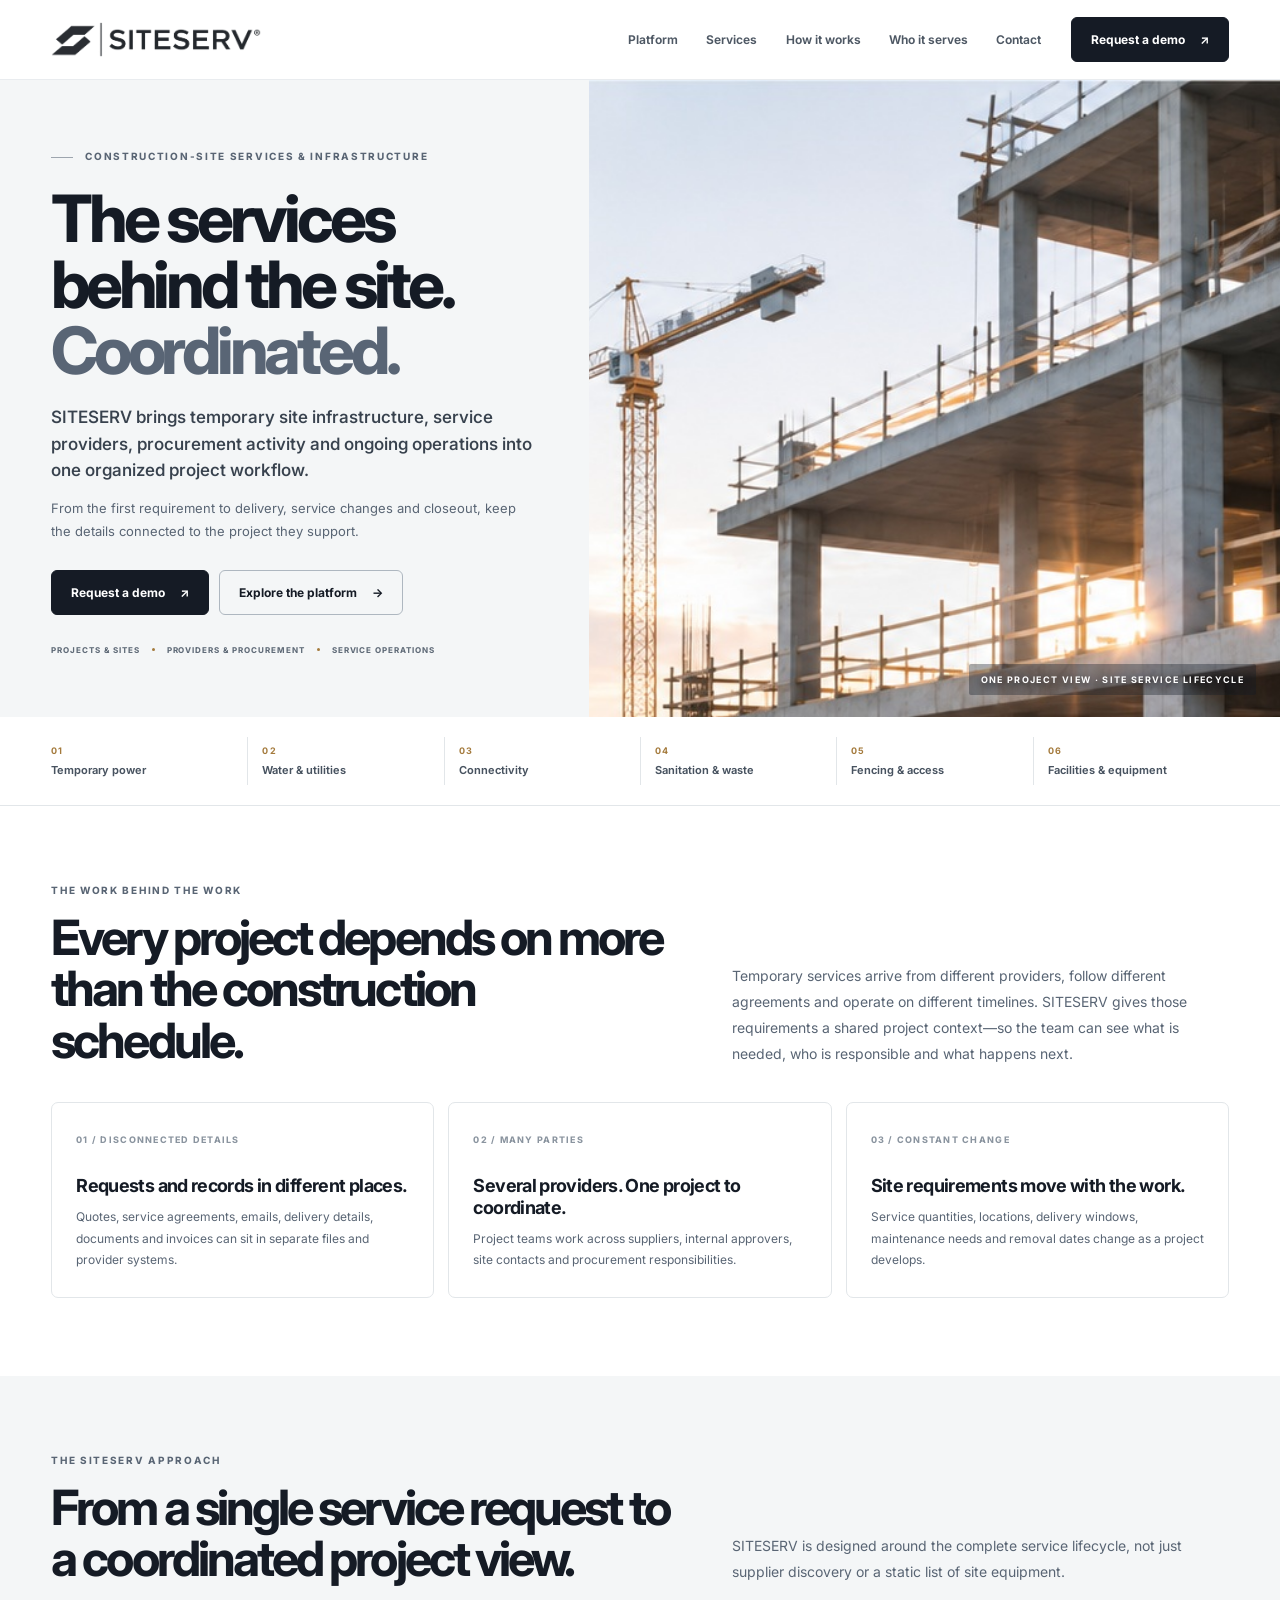
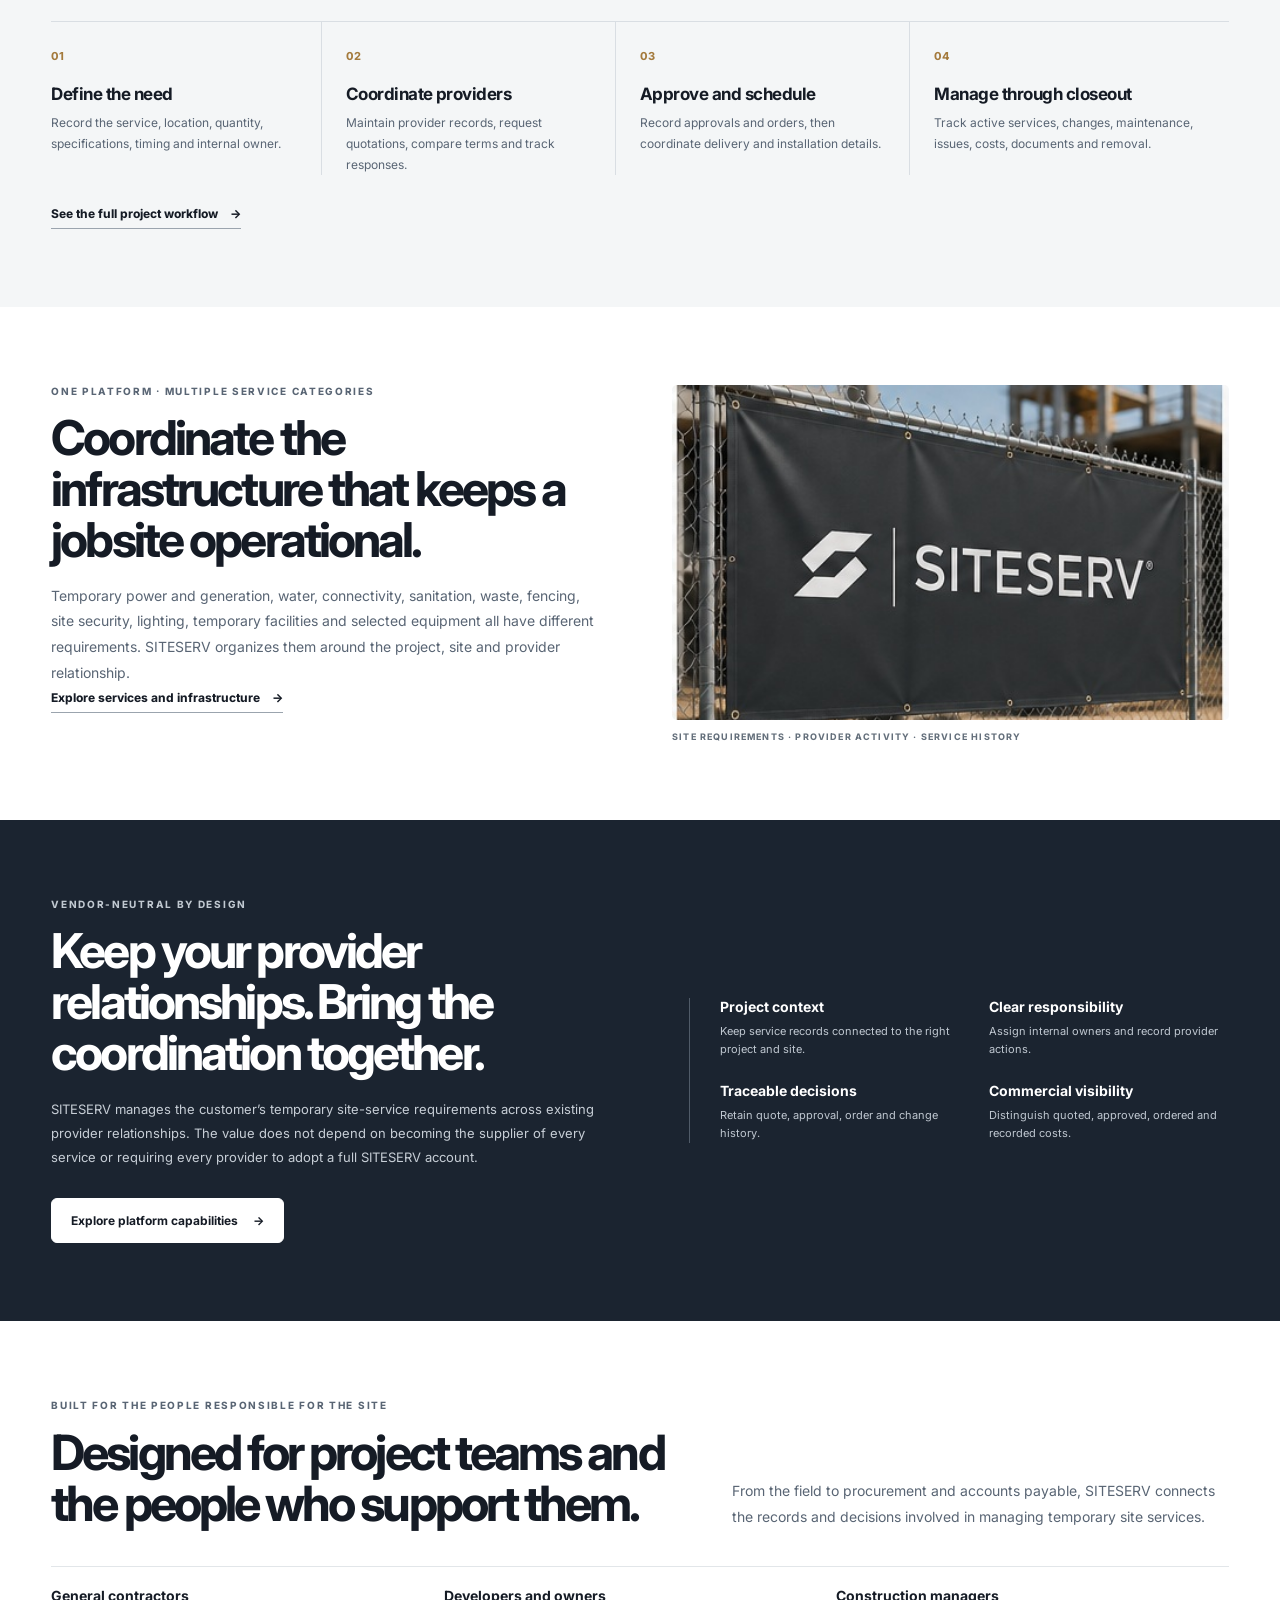
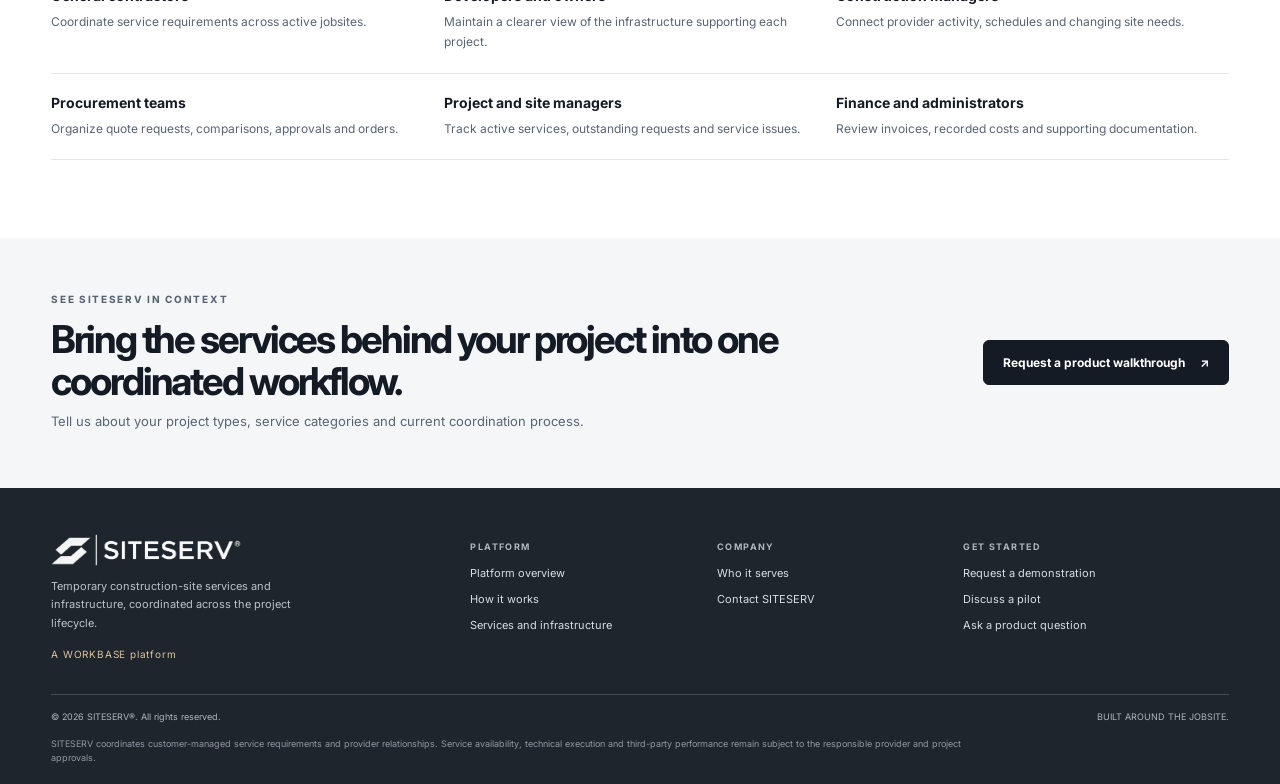
==== index.html @ b241f495 "Initial SITESERV website upload" ====
<!doctype html>
<html lang="en"><head>
<meta charset="utf-8"><meta name="viewport" content="width=device-width, initial-scale=1">
<meta name="description" content="Coordinate temporary construction-site services, providers, procurement, schedules, ongoing operations and project-level cost visibility with SITESERV."><meta name="theme-color" content="#ffffff">
<meta property="og:title" content="SITESERV | Construction-Site Services Coordination"><meta property="og:description" content="Coordinate temporary construction-site services, providers, procurement, schedules, ongoing operations and project-level cost visibility with SITESERV."><meta property="og:type" content="website">
<title>SITESERV | Construction-Site Services Coordination</title><link rel="icon" href="assets/siteserv-favicon.png">
<link rel="preconnect" href="https://fonts.googleapis.com"><link rel="preconnect" href="https://fonts.gstatic.com" crossorigin>
<link href="https://fonts.googleapis.com/css2?family=Inter:wght@400;500;600;650;700;750;800&display=swap" rel="stylesheet">
<link rel="stylesheet" href="styles.css"></head><body><a class="skip" href="#main">Skip to content</a>
<header><div class="nav wrap-nav">
  <a class="logo" href="index.html" aria-label="SITESERV home"><img src="assets/siteserv-logo.png" alt="SITESERV"></a>
  <button class="menu" type="button" aria-label="Open navigation" aria-expanded="false" aria-controls="primary-nav">☰</button>
  <nav class="navlinks" id="primary-nav" aria-label="Main navigation"><a href="platform.html" class="">Platform</a><a href="services.html" class="">Services</a><a href="approach.html" class="">How it works</a><a href="about.html" class="">Who it serves</a><a href="contact.html" class="">Contact</a></nav>
  <a class="navcta" href="contact.html#demo-form">Request a demo <span aria-hidden="true">↗</span></a>
</div></header><main id="main">
<section class="hero">
  <div class="hero-copy">
    <div class="eyebrow">CONSTRUCTION-SITE SERVICES & INFRASTRUCTURE</div>
    <h1>The services behind the site. <em>Coordinated.</em></h1>
    <p class="lead">SITESERV brings temporary site infrastructure, service providers, procurement activity and ongoing operations into one organized project workflow.</p>
    <p class="sublead">From the first requirement to delivery, service changes and closeout, keep the details connected to the project they support.</p>
    <div class="actions"><a class="btn" href="contact.html#demo-form">Request a demo <span>↗</span></a><a class="btn secondary" href="platform.html">Explore the platform <span>→</span></a></div>
    <div class="hero-proof"><span>PROJECTS & SITES</span><i></i><span>PROVIDERS & PROCUREMENT</span><i></i><span>SERVICE OPERATIONS</span></div>
  </div>
  <div class="hero-image"><img src="assets/construction-site-hero.jpg" alt="Commercial construction site with crane and concrete structure"><div class="image-tag">ONE PROJECT VIEW · SITE SERVICE LIFECYCLE</div></div>
</section>
<section class="service-ribbon"><div class="wrap ribbon-grid">
  <div><b>01</b><span>Temporary power</span></div><div><b>02</b><span>Water & utilities</span></div><div><b>03</b><span>Connectivity</span></div><div><b>04</b><span>Sanitation & waste</span></div><div><b>05</b><span>Fencing & access</span></div><div><b>06</b><span>Facilities & equipment</span></div>
</div></section>
<section class="section wrap">
  <div class="section-head"><div><div class="label">THE WORK BEHIND THE WORK</div><h2>Every project depends on more than the construction schedule.</h2></div><p>Temporary services arrive from different providers, follow different agreements and operate on different timelines. SITESERV gives those requirements a shared project context—so the team can see what is needed, who is responsible and what happens next.</p></div>
  <div class="story-grid">
    <article class="story-card"><span class="num">01 / DISCONNECTED DETAILS</span><h3>Requests and records in different places.</h3><p>Quotes, service agreements, emails, delivery details, documents and invoices can sit in separate files and provider systems.</p></article>
    <article class="story-card"><span class="num">02 / MANY PARTIES</span><h3>Several providers. One project to coordinate.</h3><p>Project teams work across suppliers, internal approvers, site contacts and procurement responsibilities.</p></article>
    <article class="story-card"><span class="num">03 / CONSTANT CHANGE</span><h3>Site requirements move with the work.</h3><p>Service quantities, locations, delivery windows, maintenance needs and removal dates change as a project develops.</p></article>
  </div>
</section>
<section class="section cloud">
  <div class="wrap">
    <div class="section-head"><div><div class="label">THE SITESERV APPROACH</div><h2>From a single service request to a coordinated project view.</h2></div><p>SITESERV is designed around the complete service lifecycle, not just supplier discovery or a static list of site equipment.</p></div>
    <div class="flow-grid">
      <article><span>01</span><h3>Define the need</h3><p>Record the service, location, quantity, specifications, timing and internal owner.</p></article>
      <article><span>02</span><h3>Coordinate providers</h3><p>Maintain provider records, request quotations, compare terms and track responses.</p></article>
      <article><span>03</span><h3>Approve and schedule</h3><p>Record approvals and orders, then coordinate delivery and installation details.</p></article>
      <article><span>04</span><h3>Manage through closeout</h3><p>Track active services, changes, maintenance, issues, costs, documents and removal.</p></article>
    </div>
    <div class="section-link"><a class="textlink" href="approach.html">See the full project workflow <span>→</span></a></div>
  </div>
</section>
<section class="section wrap">
  <div class="split align-start">
    <div><div class="label">ONE PLATFORM · MULTIPLE SERVICE CATEGORIES</div><h2>Coordinate the infrastructure that keeps a jobsite operational.</h2><p class="bodycopy">Temporary power and generation, water, connectivity, sanitation, waste, fencing, site security, lighting, temporary facilities and selected equipment all have different requirements. SITESERV organizes them around the project, site and provider relationship.</p><a class="textlink" href="services.html">Explore services and infrastructure <span>→</span></a></div>
    <div class="image-frame"><img src="assets/siteserv-site-banner.jpg" alt="SITESERV jobsite banner displayed on a construction-site fence"><div class="frame-caption">SITE REQUIREMENTS · PROVIDER ACTIVITY · SERVICE HISTORY</div></div>
  </div>
</section>
<section class="section dark-section">
  <div class="wrap dark-split"><div><div class="label light">VENDOR-NEUTRAL BY DESIGN</div><h2>Keep your provider relationships. Bring the coordination together.</h2><p>SITESERV manages the customer’s temporary site-service requirements across existing provider relationships. The value does not depend on becoming the supplier of every service or requiring every provider to adopt a full SITESERV account.</p><a class="btn light-btn" href="platform.html">Explore platform capabilities <span>→</span></a></div><div class="dark-points"><div><b>Project context</b><span>Keep service records connected to the right project and site.</span></div><div><b>Clear responsibility</b><span>Assign internal owners and record provider actions.</span></div><div><b>Traceable decisions</b><span>Retain quote, approval, order and change history.</span></div><div><b>Commercial visibility</b><span>Distinguish quoted, approved, ordered and recorded costs.</span></div></div></div>
</section>
<section class="section wrap">
  <div class="section-head"><div><div class="label">BUILT FOR THE PEOPLE RESPONSIBLE FOR THE SITE</div><h2>Designed for project teams and the people who support them.</h2></div><p>From the field to procurement and accounts payable, SITESERV connects the records and decisions involved in managing temporary site services.</p></div>
  <div class="audience-grid"><div><b>General contractors</b><span>Coordinate service requirements across active jobsites.</span></div><div><b>Developers and owners</b><span>Maintain a clearer view of the infrastructure supporting each project.</span></div><div><b>Construction managers</b><span>Connect provider activity, schedules and changing site needs.</span></div><div><b>Procurement teams</b><span>Organize quote requests, comparisons, approvals and orders.</span></div><div><b>Project and site managers</b><span>Track active services, outstanding requests and service issues.</span></div><div><b>Finance and administrators</b><span>Review invoices, recorded costs and supporting documentation.</span></div></div>
</section>
<section class="section cloud tight-section"><div class="wrap banner-cta"><div><div class="label">SEE SITESERV IN CONTEXT</div><h2>Bring the services behind your project into one coordinated workflow.</h2><p>Tell us about your project types, service categories and current coordination process.</p></div><a class="btn" href="contact.html#demo-form">Request a product walkthrough <span>↗</span></a></div></section>
</main><footer class="footer"><div class="wrap">
  <div class="footgrid">
    <div class="footbrand"><img src="assets/siteserv-logo.png" alt="SITESERV"><p>Temporary construction-site services and infrastructure, coordinated across the project lifecycle.</p><div class="endorsement">A WORKBASE platform</div></div>
    <div class="footcol"><b>PLATFORM</b><a href="platform.html">Platform overview</a><a href="approach.html">How it works</a><a href="services.html">Services and infrastructure</a></div>
    <div class="footcol"><b>COMPANY</b><a href="about.html">Who it serves</a><a href="contact.html">Contact SITESERV</a></div>
    <div class="footcol"><b>GET STARTED</b><a href="contact.html#demo-form">Request a demonstration</a><a href="contact.html#demo-form">Discuss a pilot</a><a href="contact.html#demo-form">Ask a product question</a></div>
  </div>
  <div class="foot-bottom"><span>© <span data-year></span> SITESERV®. All rights reserved.</span><span>BUILT AROUND THE JOBSITE.</span></div>
  <p class="footnote">SITESERV coordinates customer-managed service requirements and provider relationships. Service availability, technical execution and third-party performance remain subject to the responsible provider and project approvals.</p>
</div></footer><script src="script.js"></script></body></html>
---- styles.css ----
:root{--ink:#151b25;--navy:#172130;--slate:#596574;--muted:#8a949f;--cloud:#f4f6f7;--line:#e2e6e9;--white:#fff;--accent:#a47a3c;--max:1280px;--g:clamp(22px,4vw,58px)}
*{box-sizing:border-box}html{scroll-behavior:smooth;scroll-padding-top:90px}body{margin:0;color:var(--ink);font-family:Inter,Arial,sans-serif;-webkit-font-smoothing:antialiased;text-rendering:optimizeLegibility}a{color:inherit;text-decoration:none}img{display:block;max-width:100%}button,input,select,textarea{font:inherit}.skip{position:absolute;left:-999px}.skip:focus{left:12px;top:12px;z-index:999;background:#fff;padding:12px;border:1px solid var(--line)}
header{height:80px;position:sticky;top:0;z-index:50;background:rgba(255,255,255,.96);backdrop-filter:blur(16px);border-bottom:1px solid #e9ecef}.wrap{max-width:var(--max);margin:auto;padding-left:var(--g);padding-right:var(--g)}.wrap-nav{max-width:1480px}.nav{height:100%;padding:0 var(--g);display:flex;align-items:center;gap:30px}.logo{width:210px;flex-shrink:0}.logo img{width:100%;height:auto}.navlinks{margin-left:auto;display:flex;align-items:center;gap:clamp(16px,2.2vw,32px)}.navlinks a,.navcta{font-size:12px;font-weight:650;color:#4e5864;white-space:nowrap}.navlinks a:hover,.navlinks a.active{color:#111820}.navlinks a.active:after{content:"";display:block;height:2px;background:var(--accent);margin-top:8px}.navcta,.btn{display:inline-flex;align-items:center;justify-content:center;gap:15px;padding:14px 19px;border:1px solid var(--ink);border-radius:6px;background:var(--ink);color:#fff;font-size:12px;font-weight:700;transition:transform .2s,background .2s,border-color .2s}.navcta:hover,.btn:hover{transform:translateY(-2px);background:#333d49;border-color:#333d49}.btn.secondary{background:transparent;color:var(--ink);border-color:#aeb7c0}.btn.secondary:hover{background:#fff}.menu{display:none;background:none;border:0;font-size:23px;color:var(--ink)}
.eyebrow,.label{font-size:10px;font-weight:750;letter-spacing:.17em;color:var(--slate);text-transform:uppercase}.eyebrow:before{content:"";display:inline-block;width:22px;height:1px;background:#9da5ae;vertical-align:middle;margin-right:12px}.hero{display:grid;grid-template-columns:.92fr 1.08fr;min-height:540px;background:var(--cloud);overflow:hidden}.hero-copy{padding:70px 4vw 62px max(var(--g),calc((100vw - var(--max))/2 + var(--g)));display:flex;flex-direction:column;justify-content:center;align-items:flex-start}.hero h1{font-size:clamp(43px,5.1vw,68px);line-height:1.01;letter-spacing:-.065em;font-weight:750;margin:24px 0 20px;max-width:670px}.hero h1 em,.page-hero h1 em,h2 em{font-style:normal;color:#596575}.lead{font-size:17px;line-height:1.58;font-weight:550;max-width:560px;margin:0;color:#38424e}.sublead{font-size:13px;line-height:1.75;color:var(--slate);max-width:530px;margin:13px 0 0}.actions{display:flex;gap:10px;flex-wrap:wrap;margin-top:27px}.hero-image{position:relative;min-height:540px}.hero-image img{position:absolute;width:100%;height:100%;object-fit:cover}.image-tag{position:absolute;right:24px;bottom:22px;color:#fff;font-size:9px;font-weight:700;letter-spacing:.15em;text-shadow:0 2px 8px #121820;background:rgba(18,27,38,.35);padding:10px 12px;border-radius:2px}.hero-proof{display:flex;gap:12px;align-items:center;flex-wrap:wrap;margin-top:30px;color:#606b78;font-size:8px;font-weight:750;letter-spacing:.12em}.hero-proof i{display:block;width:3px;height:3px;border-radius:50%;background:var(--accent)}
.service-ribbon{border-bottom:1px solid var(--line);background:#fff}.ribbon-grid{display:grid;grid-template-columns:repeat(6,1fr);padding-top:20px;padding-bottom:20px}.ribbon-grid div{padding:8px 14px;border-left:1px solid var(--line);display:flex;flex-direction:column;gap:7px}.ribbon-grid div:first-child{border:0;padding-left:0}.ribbon-grid b{font-size:9px;color:var(--accent);letter-spacing:.12em}.ribbon-grid span{font-size:11px;font-weight:650;color:#485360}
.section{padding-top:78px;padding-bottom:78px}.section.cloud{background:var(--cloud)}.tight-section{padding-top:55px;padding-bottom:55px}.section-head{display:grid;grid-template-columns:1fr .8fr;gap:60px;align-items:end;margin-bottom:36px}.section h2,.section-head h2{font-size:clamp(32px,3.8vw,49px);line-height:1.06;letter-spacing:-.06em;margin:16px 0 0;font-weight:720}.section-head>p,.bodycopy{font-size:14px;line-height:1.85;color:var(--slate);margin:0;max-width:550px}.story-grid{display:grid;grid-template-columns:repeat(3,1fr);gap:14px}.story-card,.card{border:1px solid var(--line);border-radius:7px;padding:24px 24px 26px;background:#fff;min-height:190px}.num{font-size:9px;font-weight:750;color:var(--muted);letter-spacing:.14em}.story-card h3,.card h3{font-size:18px;line-height:1.2;letter-spacing:-.035em;margin:28px 0 9px}.story-card p,.card p{font-size:12px;line-height:1.8;color:var(--slate);margin:0}.flow-grid{display:grid;grid-template-columns:repeat(4,1fr);border-top:1px solid #d9dee3}.flow-grid article{padding:22px 24px 0 0;border-right:1px solid #d9dee3;margin-right:24px}.flow-grid article:last-child{border:0;margin:0}.flow-grid span{font-size:11px;color:var(--accent);font-weight:750}.flow-grid h3{font-size:17px;margin:20px 0 8px;letter-spacing:-.03em}.flow-grid p{font-size:12px;line-height:1.75;color:var(--slate);margin:0}.section-link{margin-top:27px}.textlink{display:inline-flex;align-items:center;gap:12px;font-size:12px;font-weight:750;border-bottom:1px solid #9ba4ae;padding-bottom:7px}.textlink:hover{color:var(--accent);border-color:var(--accent)}.split{display:grid;grid-template-columns:1fr 1fr;gap:64px;align-items:center}.split.align-start{align-items:start}.split h2{font-size:clamp(32px,3.8vw,48px);line-height:1.06;letter-spacing:-.06em;margin:16px 0 17px}.split p{font-size:14px;line-height:1.85;color:var(--slate)}.image-frame{position:relative}.image-frame img{width:100%;height:335px;object-fit:cover;border-radius:5px}.frame-caption{font-size:9px;letter-spacing:.13em;font-weight:750;color:#65707c;margin-top:11px}.dark-section{background:#1b2430;color:#fff;padding:78px 0}.dark-split{display:grid;grid-template-columns:1fr .95fr;gap:70px;align-items:center}.dark-section h2{font-size:clamp(32px,4vw,48px);line-height:1.06;letter-spacing:-.06em;margin:16px 0 18px}.dark-section p{font-size:13px;line-height:1.85;color:#c7ced6;max-width:580px}.light{color:#c1c9d1}.light-btn{background:#fff;color:var(--ink);border-color:#fff;margin-top:16px}.light-btn:hover{background:#edf0f3;border-color:#edf0f3}.dark-points{border-left:1px solid #505b68;padding-left:30px;display:grid;grid-template-columns:1fr 1fr;gap:24px 28px}.dark-points div{display:flex;flex-direction:column;gap:7px}.dark-points b{font-size:14px}.dark-points span{font-size:11px;line-height:1.65;color:#c0c8d1}.audience-grid,.role-grid,.oversight-grid{display:grid;grid-template-columns:repeat(3,1fr);border-top:1px solid var(--line)}.audience-grid div,.role-grid div,.oversight-grid div{padding:20px 22px 20px 0;border-bottom:1px solid var(--line);display:flex;flex-direction:column;gap:8px}.audience-grid b,.role-grid b,.oversight-grid b{font-size:14px}.audience-grid span,.role-grid span,.oversight-grid span{font-size:12px;line-height:1.7;color:var(--slate)}.banner-cta{display:flex;align-items:center;justify-content:space-between;gap:36px}.banner-cta h2{font-size:clamp(27px,3vw,39px);line-height:1.1;letter-spacing:-.055em;margin:13px 0 8px;max-width:740px}.banner-cta p{font-size:13px;line-height:1.7;color:var(--slate);margin:0}.banner-cta .btn{flex-shrink:0}
.page-hero{display:grid;grid-template-columns:1fr .9fr;min-height:410px;background:var(--cloud)}.page-hero .copy{padding:62px var(--g) 58px max(var(--g),calc((100vw - var(--max))/2 + var(--g)));display:flex;flex-direction:column;justify-content:center;align-items:flex-start}.page-hero h1{font-size:clamp(40px,4.7vw,61px);line-height:1.03;letter-spacing:-.065em;margin:20px 0 17px;max-width:650px;font-weight:740}.page-hero p{font-size:14px;line-height:1.8;color:var(--slate);max-width:520px;margin:0}.page-hero .photo{min-height:410px}.page-hero .photo img{width:100%;height:100%;object-fit:cover}.quote-row{display:grid;grid-template-columns:1fr 1fr;gap:50px;padding:42px 0;border-bottom:1px solid var(--line);align-items:center}.quote-row h2{font-size:27px;line-height:1.25;letter-spacing:-.04em;margin:0;border-left:3px solid var(--accent);padding-left:24px}.quote-row p{font-size:14px;line-height:1.8;color:var(--slate);margin:0}
.workspace{border:1px solid #cfd6dd;border-radius:9px;overflow:hidden;background:#fff;box-shadow:0 18px 40px rgba(24,34,46,.08)}.workspace-top{background:#1b2430;color:#fff;display:flex;justify-content:space-between;align-items:center;padding:15px 20px}.workspace-brand{display:flex;align-items:center;gap:9px}.workspace-brand b{font-size:13px;letter-spacing:.07em}.workspace-brand small{font-size:8px;color:#b9c2cc;margin-left:12px;letter-spacing:.12em}.mini-mark{width:23px;height:23px;border:1px solid #647080;display:grid;place-items:center;font-weight:800;font-size:12px}.workspace-project{font-size:9px;letter-spacing:.12em;color:#c2cad3}.workspace-body{display:grid;grid-template-columns:200px 1fr;min-height:280px}.workspace-side{background:#f0f2f4;padding:20px;display:flex;flex-direction:column;gap:14px}.workspace-side b{font-size:9px;color:#7c8793;letter-spacing:.14em;margin-bottom:4px}.workspace-side span{font-size:11px;color:#53606d}.workspace-side .selected{background:#e0e5e9;padding:9px;border-radius:4px;color:#172130;font-weight:700}.workspace-main{padding:22px 26px}.workspace-heading{display:flex;justify-content:space-between;align-items:center}.workspace-heading small{font-size:9px;color:#8b95a1;letter-spacing:.12em}.workspace-heading h3{font-size:20px;margin:6px 0 2px}.workspace-heading p{font-size:11px;color:var(--slate);margin:0}.status-pill,.state{display:inline-block;font-size:9px;color:#53606d;background:#edf1f3;border-radius:20px;padding:5px 9px}.workspace-stats{display:grid;grid-template-columns:repeat(3,1fr);gap:10px;margin:20px 0}.workspace-stats div{border:1px solid var(--line);padding:12px;border-radius:5px;display:flex;flex-direction:column;gap:6px}.workspace-stats small{font-size:9px;color:var(--muted)}.workspace-stats b{font-size:12px}.workspace-table{border:1px solid var(--line);border-radius:5px;overflow:hidden}.workspace-table>div{display:grid;grid-template-columns:1.1fr .7fr 1fr;gap:12px;padding:11px 13px;border-top:1px solid var(--line);font-size:10px;align-items:center}.workspace-table>div:first-child{border:0}.workspace-table .table-head{background:#f7f8f9;font-size:8px;font-weight:750;letter-spacing:.11em;color:#87919c}.workspace-table b{font-size:10px}.active-state{background:#e9f2eb;color:#45634d}.review-state{background:#f6f0e4;color:#8a6632}.micro-note{font-size:10px;line-height:1.6;color:var(--muted);margin:11px 0 0}
.capability-list{border-top:1px solid #dce1e5}.capability{display:grid;grid-template-columns:58px 1fr;gap:20px;padding:24px 0;border-bottom:1px solid #dce1e5}.cap-num{font-size:12px;letter-spacing:.1em;font-weight:750;color:var(--accent)}.capability h3{font-size:20px;letter-spacing:-.035em;margin:0 0 8px}.capability p{font-size:13px;line-height:1.8;color:var(--slate);max-width:900px;margin:0 0 10px}.capability ul{display:grid;grid-template-columns:1fr 1fr;gap:6px 28px;margin:12px 0 0;padding-left:17px}.capability li{font-size:11px;line-height:1.65;color:#566270}.role-grid{grid-template-columns:repeat(3,1fr)}.roadmap-grid{display:grid;grid-template-columns:1fr 1fr;gap:16px;margin-top:28px}.roadmap-grid article{border:1px solid #465260;border-radius:7px;padding:24px}.roadmap-grid span{font-size:9px;font-weight:750;letter-spacing:.14em;color:#c7a16a}.roadmap-grid h3{font-size:20px;margin:18px 0 10px}.roadmap-grid p{font-size:12px;line-height:1.8;color:#c6ced7;margin:0}.roadmap-note{font-size:11px!important;color:#d0d7df!important;border-left:2px solid #b88c54;padding-left:14px;margin-top:20px}.dark-head>p{color:#c5ced7}
.boundary{display:grid;grid-template-columns:.9fr 1.1fr;gap:60px;align-items:start;padding:30px 0;border-top:1px solid var(--line);border-bottom:1px solid var(--line)}.boundary h2{font-size:clamp(29px,3.3vw,42px);line-height:1.08;letter-spacing:-.055em;margin:15px 0 0}.boundary-copy p{font-size:13px;line-height:1.85;color:var(--slate);margin:0 0 14px}.boundary-copy p:last-child{margin-bottom:0}
.service-grid{display:grid;grid-template-columns:repeat(3,1fr);gap:14px}.service-card{background:#fff;border:1px solid var(--line);border-radius:7px;padding:23px;min-height:235px}.service-card .icon{font-size:25px;color:var(--accent);margin-bottom:22px}.service-card h3{font-size:17px;line-height:1.2;margin:10px 0 8px;letter-spacing:-.03em}.service-card p{font-size:11px;line-height:1.8;color:var(--slate);margin:0}.service-card .num{display:block;margin-top:6px}.configurable-card{background:#f9f8f5}.service-boundary{font-size:10px;line-height:1.7;color:var(--muted);margin:18px 0 0;padding-left:13px;border-left:2px solid var(--accent);max-width:950px}.detail-panel{border:1px solid var(--line);border-radius:7px;padding:26px;background:#fff;box-shadow:0 10px 30px rgba(20,28,38,.05)}.detail-panel h3{font-size:21px;margin:18px 0 10px}.detail-row{display:flex;justify-content:space-between;gap:16px;border-top:1px solid var(--line);padding:12px 0;font-size:11px}.detail-row span{color:var(--slate)}.detail-row b{text-align:right}.detail-panel small{display:block;font-size:9px;color:var(--muted);margin-top:12px}.cards{display:grid;grid-template-columns:repeat(3,1fr);gap:14px}
.lifecycle{border-top:1px solid var(--line)}.lifecycle article{display:grid;grid-template-columns:66px 1fr;gap:22px;padding:22px 0;border-bottom:1px solid var(--line)}.lifecycle article>span{font-size:12px;font-weight:800;letter-spacing:.12em;color:var(--accent)}.lifecycle small{font-size:9px;letter-spacing:.16em;font-weight:750;color:var(--muted)}.lifecycle h3{font-size:20px;margin:8px 0 7px;letter-spacing:-.035em}.lifecycle p{font-size:13px;line-height:1.8;color:var(--slate);margin:0;max-width:920px}.status-flow{display:flex;align-items:center;gap:10px;flex-wrap:wrap}.status-flow span{padding:10px 12px;border:1px solid #d5dbe1;background:#fff;border-radius:4px;font-size:10px;font-weight:700}.status-flow i{font-size:11px;color:var(--accent);font-style:normal}.oversight-grid{grid-template-columns:repeat(4,1fr)}.history-grid{display:grid;grid-template-columns:repeat(3,1fr);gap:22px;border-top:1px solid #475260;padding-top:22px}.history-grid h3{font-size:16px;margin:0 0 8px}.history-grid p{font-size:12px;margin:0}.band{background:var(--ink);color:#fff;padding:58px 0}.band .wrap{display:flex;justify-content:space-between;align-items:center;gap:36px}.band h2{font-size:clamp(29px,3.7vw,43px);line-height:1.08;letter-spacing:-.055em;margin:0;max-width:730px}.band p{color:#c4cbd2;max-width:510px;font-size:12px;line-height:1.8;margin:9px 0 0}.band .btn{background:#fff;color:var(--ink);border-color:#fff;flex-shrink:0}.band .btn:hover{background:#e9edf0}
.audience-cards{display:grid;grid-template-columns:repeat(3,1fr);gap:14px}.audience-cards article{background:#fff;border:1px solid var(--line);border-radius:7px;padding:23px;min-height:170px}.audience-cards span{font-size:9px;letter-spacing:.13em;color:var(--muted);font-weight:750}.audience-cards h3{font-size:18px;margin:20px 0 8px;letter-spacing:-.035em}.audience-cards p{font-size:12px;line-height:1.75;color:var(--slate);margin:0}.feature-list{display:grid;grid-template-columns:1fr 1fr;gap:0 40px}.feature{padding:20px 0;border-top:1px solid var(--line)}.feature h3{font-size:16px;margin:0 0 7px}.feature p{font-size:12px;line-height:1.8;color:var(--slate);margin:0}.boundary-list{display:grid;grid-template-columns:1fr 1fr;gap:0 35px;border-top:1px solid #465260}.boundary-list>div{padding:20px 0;border-bottom:1px solid #465260}.boundary-list b{font-size:14px}.boundary-list p{margin:7px 0 0;font-size:12px;line-height:1.75}
.contact-grid{display:grid;grid-template-columns:.8fr 1.2fr;gap:58px;align-items:start}.contact-intro h2{font-size:clamp(32px,3.5vw,43px);line-height:1.06;letter-spacing:-.06em;margin:16px 0 17px}.contact-intro p{font-size:13px;line-height:1.8;color:var(--slate)}.contact-points{margin-top:25px;border-top:1px solid var(--line)}.contact-points div{padding:15px 0;border-bottom:1px solid var(--line);display:flex;flex-direction:column;gap:5px}.contact-points b{font-size:13px}.contact-points span{font-size:11px;line-height:1.65;color:var(--slate)}.contact-note{font-size:10px!important;color:var(--muted)!important;margin-top:20px}.formbox{background:var(--cloud);border:1px solid var(--line);border-radius:8px;padding:30px}.formbox h3{font-size:24px;margin:13px 0 7px;letter-spacing:-.04em}.formbox>p{font-size:12px;line-height:1.7;color:var(--slate);margin:0 0 22px}.formgrid{display:grid;grid-template-columns:1fr 1fr;gap:14px}.formgrid label{display:flex;flex-direction:column;gap:7px;font-size:10px;font-weight:700;color:#424b56}.formgrid .full{grid-column:1/-1}.formgrid input,.formgrid select,.formgrid textarea{width:100%;border:1px solid #d5dbe0;background:#fff;border-radius:5px;padding:12px;color:var(--ink);outline:none;font-size:12px}.formgrid input:focus,.formgrid select:focus,.formgrid textarea:focus{border-color:#7d8996;box-shadow:0 0 0 3px #e0e5e9}.formgrid textarea{min-height:105px;resize:vertical}.formgrid textarea.short-area{min-height:75px}.formsubmit{margin-top:18px}.note{font-size:9px;line-height:1.6;color:var(--muted);margin-top:12px}.hidden-field{display:none}
.footer{background:#1f252d;color:#fff;padding:46px 0 18px}.footgrid{display:grid;grid-template-columns:1.45fr .8fr .8fr 1fr;gap:34px;padding-bottom:34px}.footbrand img{width:190px;filter:brightness(0) invert(1)}.footbrand p{font-size:11px;color:#bbc2ca;line-height:1.7;max-width:250px}.endorsement{font-size:10px;letter-spacing:.08em;color:#d9c29e;margin-top:15px}.footcol b{font-size:9px;letter-spacing:.16em;color:#aeb6bf}.footcol a{display:block;font-size:11px;color:#d8dde2;margin-top:12px}.footcol a:hover{color:#fff}.foot-bottom{border-top:1px solid #444a51;padding-top:16px;display:flex;justify-content:space-between;color:#aeb6bf;font-size:9px}.footnote{font-size:9px;line-height:1.6;color:#8f99a3;margin:15px 0 0;max-width:950px}
.reveal{opacity:0;transform:translateY(18px);transition:opacity .65s ease,transform .65s cubic-bezier(.2,.7,.2,1)}.reveal.visible{opacity:1;transform:none}.reveal.delay1{transition-delay:.1s}.reveal.delay2{transition-delay:.2s}.reveal.delay3{transition-delay:.3s}
@media(max-width:980px){.nav{gap:15px}.logo{width:170px}.navlinks{gap:13px}.navlinks a{font-size:10px}.navcta{padding:12px;font-size:10px}.hero,.page-hero{grid-template-columns:1fr}.hero-copy,.page-hero .copy{padding:58px var(--g)}.hero-image{min-height:350px}.page-hero .photo{min-height:320px}.section-head,.split,.dark-split,.contact-grid,.boundary{grid-template-columns:1fr;gap:25px}.story-grid,.cards,.service-grid,.audience-cards{grid-template-columns:repeat(2,1fr)}.flow-grid{grid-template-columns:repeat(2,1fr);row-gap:22px}.flow-grid article:nth-child(2){border:0;margin:0}.ribbon-grid{grid-template-columns:repeat(3,1fr)}.ribbon-grid div:nth-child(4){border:0;padding-left:0}.oversight-grid{grid-template-columns:repeat(2,1fr)}.footgrid{grid-template-columns:1.2fr 1fr 1fr}.footcol:last-child{grid-column:2/-1}.dark-points{border-left:0;padding-left:0}.capability{grid-template-columns:45px 1fr}}
@media(max-width:640px){header{height:68px}.nav{padding:0 18px}.logo{width:155px}.menu{display:block;margin-left:auto}.navlinks{display:none;position:absolute;top:68px;left:0;right:0;background:#fff;border-bottom:1px solid var(--line);padding:18px 22px;flex-direction:column;align-items:flex-start;box-shadow:0 10px 25px rgba(20,28,38,.08)}.navlinks.open{display:flex}.navlinks a{font-size:13px}.navlinks a.active:after{display:none}.navcta{display:none}.hero-copy,.page-hero .copy{padding:49px 22px}.hero h1,.page-hero h1{font-size:43px}.hero-image{min-height:285px}.page-hero .photo{min-height:260px}.hero-proof{gap:8px}.hero-proof span{font-size:7px}.ribbon-grid{grid-template-columns:repeat(2,1fr);padding:12px 22px}.ribbon-grid div,.ribbon-grid div:nth-child(4){border-left:1px solid var(--line);padding:8px 10px}.ribbon-grid div:nth-child(odd){border:0;padding-left:0}.section{padding-top:58px;padding-bottom:58px}.tight-section{padding-top:42px;padding-bottom:42px}.section-head{margin-bottom:26px;gap:15px}.story-grid,.cards,.service-grid,.audience-cards,.flow-grid,.role-grid,.oversight-grid,.history-grid,.roadmap-grid,.boundary-list,.feature-list,.dark-points{grid-template-columns:1fr}.flow-grid article,.flow-grid article:nth-child(2){border-right:0;border-bottom:1px solid #d9dee3;margin:0;padding:17px 0}.flow-grid article:last-child{border-bottom:0}.split{gap:24px}.image-frame img{height:240px}.dark-section{padding:58px 0}.dark-points{gap:16px}.workspace-body{grid-template-columns:1fr}.workspace-side{display:grid;grid-template-columns:1fr 1fr;gap:9px;padding:13px}.workspace-side b{grid-column:1/-1}.workspace-side span{font-size:9px}.workspace-main{padding:15px}.workspace-stats{grid-template-columns:1fr}.workspace-table>div{grid-template-columns:1fr .7fr;gap:7px}.workspace-table>div span:last-child{grid-column:1/-1}.workspace-brand small{display:none}.workspace-project{font-size:7px}.capability{grid-template-columns:28px 1fr;gap:12px;padding:20px 0}.capability h3{font-size:18px}.capability ul{grid-template-columns:1fr}.service-card{min-height:0}.lifecycle article{grid-template-columns:35px 1fr;gap:14px;padding:19px 0}.status-flow{gap:6px}.status-flow span{font-size:9px;padding:8px}.status-flow i{display:none}.boundary{gap:18px;padding:24px 0}.band{padding:45px 0}.band .wrap,.banner-cta{align-items:flex-start;flex-direction:column;gap:20px}.banner-cta .btn{width:100%}.formbox{padding:20px}.formgrid{grid-template-columns:1fr}.formgrid .full{grid-column:auto}.footgrid{grid-template-columns:1fr 1fr;gap:25px}.footbrand{grid-column:1/-1}.footcol:last-child{grid-column:auto}.foot-bottom{gap:10px;flex-direction:column}.quote-row{grid-template-columns:1fr;gap:16px;padding:30px 0}}
@media(prefers-reduced-motion:reduce){*,*:before,*:after{scroll-behavior:auto!important;animation:none!important;transition:none!important}.reveal{opacity:1;transform:none}}
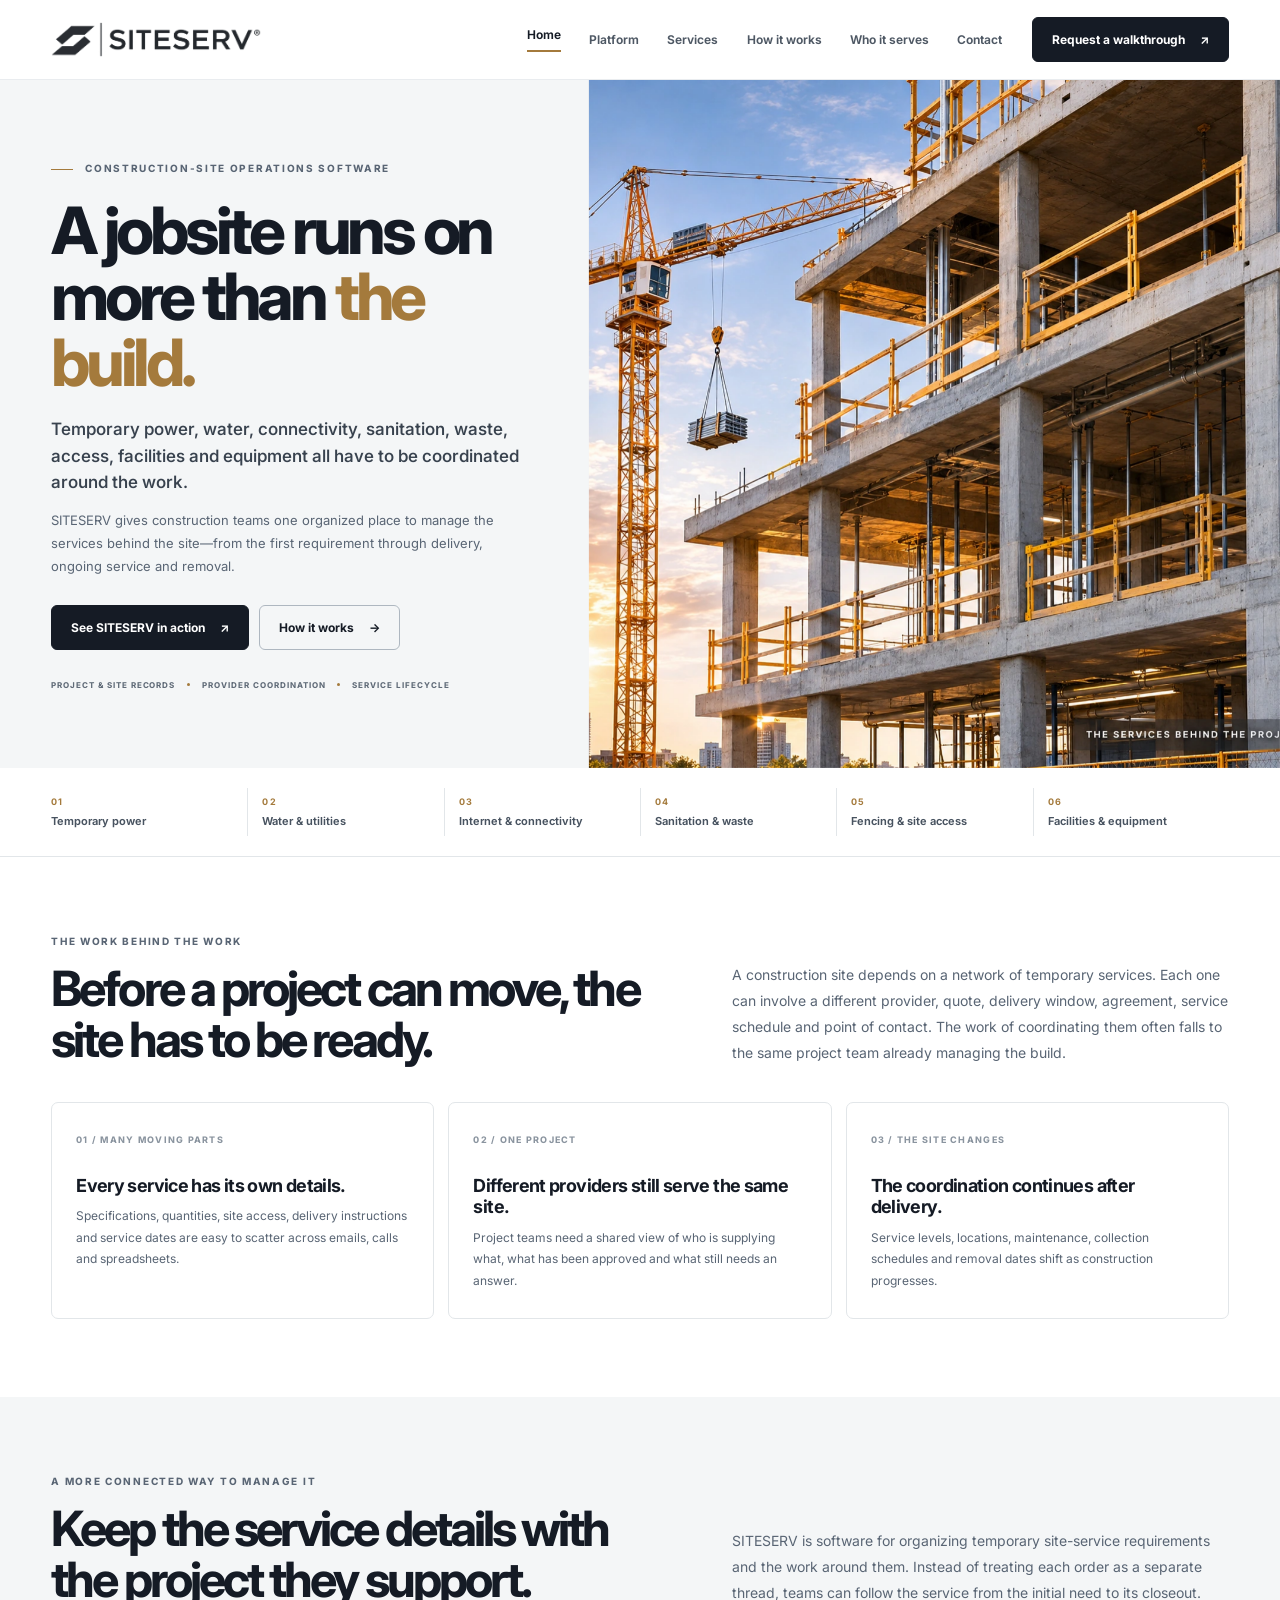
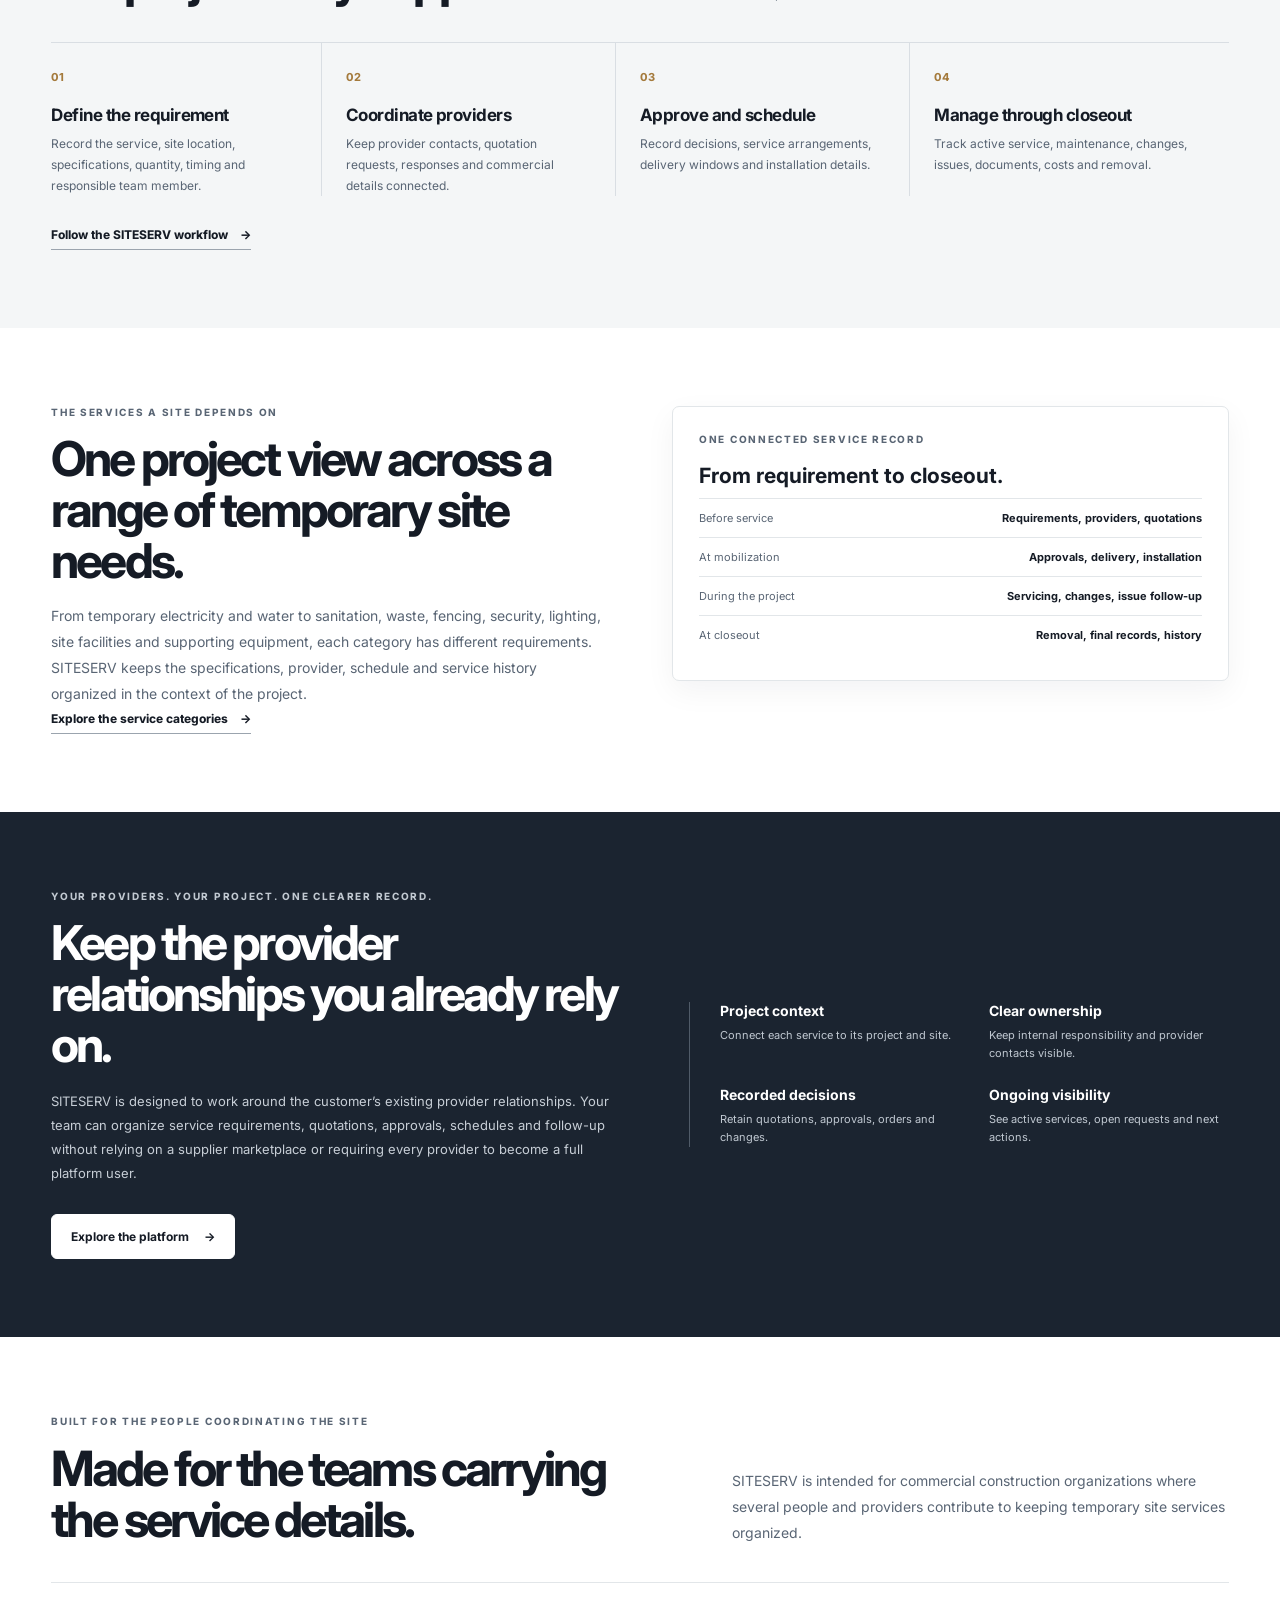
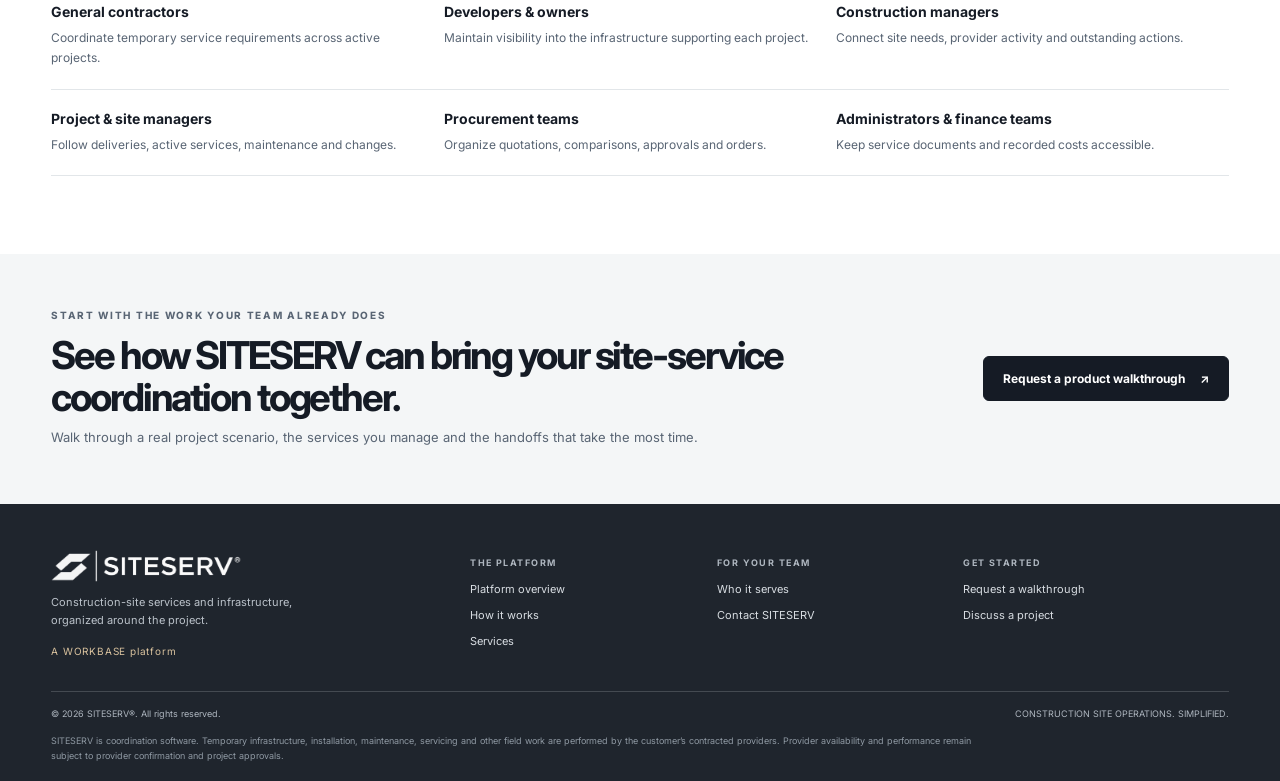
==== commit 7aa5cba9: "Updated site" ====
--- a/index.html
+++ b/index.html
@@ -1,73 +1,15 @@
-<!doctype html>
-<html lang="en"><head>
-<meta charset="utf-8"><meta name="viewport" content="width=device-width, initial-scale=1">
-<meta name="description" content="Coordinate temporary construction-site services, providers, procurement, schedules, ongoing operations and project-level cost visibility with SITESERV."><meta name="theme-color" content="#ffffff">
-<meta property="og:title" content="SITESERV | Construction-Site Services Coordination"><meta property="og:description" content="Coordinate temporary construction-site services, providers, procurement, schedules, ongoing operations and project-level cost visibility with SITESERV."><meta property="og:type" content="website">
-<title>SITESERV | Construction-Site Services Coordination</title><link rel="icon" href="assets/siteserv-favicon.png">
-<link rel="preconnect" href="https://fonts.googleapis.com"><link rel="preconnect" href="https://fonts.gstatic.com" crossorigin>
-<link href="https://fonts.googleapis.com/css2?family=Inter:wght@400;500;600;650;700;750;800&display=swap" rel="stylesheet">
-<link rel="stylesheet" href="styles.css"></head><body><a class="skip" href="#main">Skip to content</a>
-<header><div class="nav wrap-nav">
-  <a class="logo" href="index.html" aria-label="SITESERV home"><img src="assets/siteserv-logo.png" alt="SITESERV"></a>
-  <button class="menu" type="button" aria-label="Open navigation" aria-expanded="false" aria-controls="primary-nav">☰</button>
-  <nav class="navlinks" id="primary-nav" aria-label="Main navigation"><a href="platform.html" class="">Platform</a><a href="services.html" class="">Services</a><a href="approach.html" class="">How it works</a><a href="about.html" class="">Who it serves</a><a href="contact.html" class="">Contact</a></nav>
-  <a class="navcta" href="contact.html#demo-form">Request a demo <span aria-hidden="true">↗</span></a>
-</div></header><main id="main">
-<section class="hero">
-  <div class="hero-copy">
-    <div class="eyebrow">CONSTRUCTION-SITE SERVICES & INFRASTRUCTURE</div>
-    <h1>The services behind the site. <em>Coordinated.</em></h1>
-    <p class="lead">SITESERV brings temporary site infrastructure, service providers, procurement activity and ongoing operations into one organized project workflow.</p>
-    <p class="sublead">From the first requirement to delivery, service changes and closeout, keep the details connected to the project they support.</p>
-    <div class="actions"><a class="btn" href="contact.html#demo-form">Request a demo <span>↗</span></a><a class="btn secondary" href="platform.html">Explore the platform <span>→</span></a></div>
-    <div class="hero-proof"><span>PROJECTS & SITES</span><i></i><span>PROVIDERS & PROCUREMENT</span><i></i><span>SERVICE OPERATIONS</span></div>
-  </div>
-  <div class="hero-image"><img src="assets/construction-site-hero.jpg" alt="Commercial construction site with crane and concrete structure"><div class="image-tag">ONE PROJECT VIEW · SITE SERVICE LIFECYCLE</div></div>
-</section>
-<section class="service-ribbon"><div class="wrap ribbon-grid">
-  <div><b>01</b><span>Temporary power</span></div><div><b>02</b><span>Water & utilities</span></div><div><b>03</b><span>Connectivity</span></div><div><b>04</b><span>Sanitation & waste</span></div><div><b>05</b><span>Fencing & access</span></div><div><b>06</b><span>Facilities & equipment</span></div>
-</div></section>
-<section class="section wrap">
-  <div class="section-head"><div><div class="label">THE WORK BEHIND THE WORK</div><h2>Every project depends on more than the construction schedule.</h2></div><p>Temporary services arrive from different providers, follow different agreements and operate on different timelines. SITESERV gives those requirements a shared project context—so the team can see what is needed, who is responsible and what happens next.</p></div>
-  <div class="story-grid">
-    <article class="story-card"><span class="num">01 / DISCONNECTED DETAILS</span><h3>Requests and records in different places.</h3><p>Quotes, service agreements, emails, delivery details, documents and invoices can sit in separate files and provider systems.</p></article>
-    <article class="story-card"><span class="num">02 / MANY PARTIES</span><h3>Several providers. One project to coordinate.</h3><p>Project teams work across suppliers, internal approvers, site contacts and procurement responsibilities.</p></article>
-    <article class="story-card"><span class="num">03 / CONSTANT CHANGE</span><h3>Site requirements move with the work.</h3><p>Service quantities, locations, delivery windows, maintenance needs and removal dates change as a project develops.</p></article>
-  </div>
-</section>
-<section class="section cloud">
-  <div class="wrap">
-    <div class="section-head"><div><div class="label">THE SITESERV APPROACH</div><h2>From a single service request to a coordinated project view.</h2></div><p>SITESERV is designed around the complete service lifecycle, not just supplier discovery or a static list of site equipment.</p></div>
-    <div class="flow-grid">
-      <article><span>01</span><h3>Define the need</h3><p>Record the service, location, quantity, specifications, timing and internal owner.</p></article>
-      <article><span>02</span><h3>Coordinate providers</h3><p>Maintain provider records, request quotations, compare terms and track responses.</p></article>
-      <article><span>03</span><h3>Approve and schedule</h3><p>Record approvals and orders, then coordinate delivery and installation details.</p></article>
-      <article><span>04</span><h3>Manage through closeout</h3><p>Track active services, changes, maintenance, issues, costs, documents and removal.</p></article>
-    </div>
-    <div class="section-link"><a class="textlink" href="approach.html">See the full project workflow <span>→</span></a></div>
-  </div>
-</section>
-<section class="section wrap">
-  <div class="split align-start">
-    <div><div class="label">ONE PLATFORM · MULTIPLE SERVICE CATEGORIES</div><h2>Coordinate the infrastructure that keeps a jobsite operational.</h2><p class="bodycopy">Temporary power and generation, water, connectivity, sanitation, waste, fencing, site security, lighting, temporary facilities and selected equipment all have different requirements. SITESERV organizes them around the project, site and provider relationship.</p><a class="textlink" href="services.html">Explore services and infrastructure <span>→</span></a></div>
-    <div class="image-frame"><img src="assets/siteserv-site-banner.jpg" alt="SITESERV jobsite banner displayed on a construction-site fence"><div class="frame-caption">SITE REQUIREMENTS · PROVIDER ACTIVITY · SERVICE HISTORY</div></div>
-  </div>
-</section>
-<section class="section dark-section">
-  <div class="wrap dark-split"><div><div class="label light">VENDOR-NEUTRAL BY DESIGN</div><h2>Keep your provider relationships. Bring the coordination together.</h2><p>SITESERV manages the customer’s temporary site-service requirements across existing provider relationships. The value does not depend on becoming the supplier of every service or requiring every provider to adopt a full SITESERV account.</p><a class="btn light-btn" href="platform.html">Explore platform capabilities <span>→</span></a></div><div class="dark-points"><div><b>Project context</b><span>Keep service records connected to the right project and site.</span></div><div><b>Clear responsibility</b><span>Assign internal owners and record provider actions.</span></div><div><b>Traceable decisions</b><span>Retain quote, approval, order and change history.</span></div><div><b>Commercial visibility</b><span>Distinguish quoted, approved, ordered and recorded costs.</span></div></div></div>
-</section>
-<section class="section wrap">
-  <div class="section-head"><div><div class="label">BUILT FOR THE PEOPLE RESPONSIBLE FOR THE SITE</div><h2>Designed for project teams and the people who support them.</h2></div><p>From the field to procurement and accounts payable, SITESERV connects the records and decisions involved in managing temporary site services.</p></div>
-  <div class="audience-grid"><div><b>General contractors</b><span>Coordinate service requirements across active jobsites.</span></div><div><b>Developers and owners</b><span>Maintain a clearer view of the infrastructure supporting each project.</span></div><div><b>Construction managers</b><span>Connect provider activity, schedules and changing site needs.</span></div><div><b>Procurement teams</b><span>Organize quote requests, comparisons, approvals and orders.</span></div><div><b>Project and site managers</b><span>Track active services, outstanding requests and service issues.</span></div><div><b>Finance and administrators</b><span>Review invoices, recorded costs and supporting documentation.</span></div></div>
-</section>
-<section class="section cloud tight-section"><div class="wrap banner-cta"><div><div class="label">SEE SITESERV IN CONTEXT</div><h2>Bring the services behind your project into one coordinated workflow.</h2><p>Tell us about your project types, service categories and current coordination process.</p></div><a class="btn" href="contact.html#demo-form">Request a product walkthrough <span>↗</span></a></div></section>
-</main><footer class="footer"><div class="wrap">
-  <div class="footgrid">
-    <div class="footbrand"><img src="assets/siteserv-logo.png" alt="SITESERV"><p>Temporary construction-site services and infrastructure, coordinated across the project lifecycle.</p><div class="endorsement">A WORKBASE platform</div></div>
-    <div class="footcol"><b>PLATFORM</b><a href="platform.html">Platform overview</a><a href="approach.html">How it works</a><a href="services.html">Services and infrastructure</a></div>
-    <div class="footcol"><b>COMPANY</b><a href="about.html">Who it serves</a><a href="contact.html">Contact SITESERV</a></div>
-    <div class="footcol"><b>GET STARTED</b><a href="contact.html#demo-form">Request a demonstration</a><a href="contact.html#demo-form">Discuss a pilot</a><a href="contact.html#demo-form">Ask a product question</a></div>
-  </div>
-  <div class="foot-bottom"><span>© <span data-year></span> SITESERV®. All rights reserved.</span><span>BUILT AROUND THE JOBSITE.</span></div>
-  <p class="footnote">SITESERV coordinates customer-managed service requirements and provider relationships. Service availability, technical execution and third-party performance remain subject to the responsible provider and project approvals.</p>
-</div></footer><script src="script.js"></script></body></html>+<!doctype html><html lang="en"><head><meta charset="utf-8"><meta name="viewport" content="width=device-width, initial-scale=1"><meta name="description" content="Coordinate temporary construction-site services, providers, procurement, schedules and ongoing service activity in one project-centered software platform."><meta name="theme-color" content="#ffffff"><meta property="og:title" content="SITESERV | Construction-Site Services Coordination Software"><meta property="og:description" content="Coordinate temporary construction-site services, providers, procurement, schedules and ongoing service activity in one project-centered software platform."><meta property="og:type" content="website"><title>SITESERV | Construction-Site Services Coordination Software</title><link rel="icon" href="assets/siteserv-favicon.png"><link rel="preconnect" href="https://fonts.googleapis.com"><link rel="preconnect" href="https://fonts.gstatic.com" crossorigin><link href="https://fonts.googleapis.com/css2?family=Inter:wght@400;500;600;650;700;750;800&display=swap" rel="stylesheet"><link rel="stylesheet" href="styles.css"></head><body><a class="skip" href="#main">Skip to content</a><header><div class="nav wrap-nav"><a class="logo" href="index.html" aria-label="SITESERV home"><img src="assets/siteserv-logo.png" alt="SITESERV"></a><button class="menu" type="button" aria-label="Open navigation" aria-expanded="false" aria-controls="primary-nav">☰</button><nav class="navlinks" id="primary-nav" aria-label="Main navigation"><a href="index.html" class="active" aria-current="page">Home</a><a href="platform.html" class="">Platform</a><a href="services.html" class="">Services</a><a href="approach.html" class="">How it works</a><a href="about.html" class="">Who it serves</a><a href="contact.html" class="">Contact</a></nav><a class="navcta" href="contact.html#demo-form">Request a walkthrough <span aria-hidden="true">↗</span></a></div></header><main id="main">
+<section class="hero"><div class="hero-copy"><div class="eyebrow">CONSTRUCTION-SITE OPERATIONS SOFTWARE</div><h1>A jobsite runs on more than <em>the build.</em></h1><p class="lead">Temporary power, water, connectivity, sanitation, waste, access, facilities and equipment all have to be coordinated around the work.</p><p class="sublead">SITESERV gives construction teams one organized place to manage the services behind the site—from the first requirement through delivery, ongoing service and removal.</p><div class="actions"><a class="btn" href="contact.html#demo-form">See SITESERV in action <span>↗</span></a><a class="btn secondary" href="approach.html">How it works <span>→</span></a></div><div class="hero-proof"><span>PROJECT & SITE RECORDS</span><i></i><span>PROVIDER COORDINATION</span><i></i><span>SERVICE LIFECYCLE</span></div></div><div class="hero-image"><img src="assets/construction-site-hero.webp" alt="Concrete construction structure and tower crane at a commercial jobsite at golden hour" width="1358" height="1157" fetchpriority="high" decoding="async"></div></section>
+<section class="service-ribbon"><div class="wrap ribbon-grid"><div><b>01</b><span>Temporary power</span></div><div><b>02</b><span>Water & utilities</span></div><div><b>03</b><span>Internet & connectivity</span></div><div><b>04</b><span>Sanitation & waste</span></div><div><b>05</b><span>Fencing & site access</span></div><div><b>06</b><span>Facilities & equipment</span></div></div></section>
+<section class="section wrap"><div class="section-head"><div><div class="label">THE WORK BEHIND THE WORK</div><h2>Before a project can move, the site has to be ready.</h2></div><p>A construction site depends on a network of temporary services. Each one can involve a different provider, quote, delivery window, agreement, service schedule and point of contact. The work of coordinating them often falls to the same project team already managing the build.</p></div><div class="story-grid"><article class="story-card"><span class="num">01 / MANY MOVING PARTS</span><h3>Every service has its own details.</h3><p>Specifications, quantities, site access, delivery instructions and service dates are easy to scatter across emails, calls and spreadsheets.</p></article><article class="story-card"><span class="num">02 / ONE PROJECT</span><h3>Different providers still serve the same site.</h3><p>Project teams need a shared view of who is supplying what, what has been approved and what still needs an answer.</p></article><article class="story-card"><span class="num">03 / THE SITE CHANGES</span><h3>The coordination continues after delivery.</h3><p>Service levels, locations, maintenance, collection schedules and removal dates shift as construction progresses.</p></article></div></section>
+<section class="section cloud"><div class="wrap"><div class="section-head"><div><div class="label">A MORE CONNECTED WAY TO MANAGE IT</div><h2>Keep the service details with the project they support.</h2></div><p>SITESERV is software for organizing temporary site-service requirements and the work around them. Instead of treating each order as a separate thread, teams can follow the service from the initial need to its closeout.</p></div><div class="flow-grid"><article><span>01</span><h3>Define the requirement</h3><p>Record the service, site location, specifications, quantity, timing and responsible team member.</p></article><article><span>02</span><h3>Coordinate providers</h3><p>Keep provider contacts, quotation requests, responses and commercial details connected.</p></article><article><span>03</span><h3>Approve and schedule</h3><p>Record decisions, service arrangements, delivery windows and installation details.</p></article><article><span>04</span><h3>Manage through closeout</h3><p>Track active service, maintenance, changes, issues, documents, costs and removal.</p></article></div><div class="section-link"><a class="textlink" href="approach.html">Follow the SITESERV workflow <span>→</span></a></div></div></section>
+<section class="section wrap"><div class="split align-start"><div><div class="label">THE SERVICES A SITE DEPENDS ON</div><h2>One project view across a range of temporary site needs.</h2><p class="bodycopy">From temporary electricity and water to sanitation, waste, fencing, security, lighting, site facilities and supporting equipment, each category has different requirements. SITESERV keeps the specifications, provider, schedule and service history organized in the context of the project.</p><a class="textlink" href="services.html">Explore the service categories <span>→</span></a></div><div class="detail-panel"><div class="label">ONE CONNECTED SERVICE RECORD</div><h3>From requirement to closeout.</h3><div class="detail-row"><span>Before service</span><b>Requirements, providers, quotations</b></div><div class="detail-row"><span>At mobilization</span><b>Approvals, delivery, installation</b></div><div class="detail-row"><span>During the project</span><b>Servicing, changes, issue follow-up</b></div><div class="detail-row"><span>At closeout</span><b>Removal, final records, history</b></div></div></div></section>
+<section class="section dark-section"><div class="wrap dark-split"><div><div class="label light">YOUR PROVIDERS. YOUR PROJECT. ONE CLEARER RECORD.</div><h2>Keep the provider relationships you already rely on.</h2><p>SITESERV is designed to work around the customer’s existing provider relationships. Your team can organize service requirements, quotations, approvals, schedules and follow-up without relying on a supplier marketplace or requiring every provider to become a full platform user.</p><a class="btn light-btn" href="platform.html">Explore the platform <span>→</span></a></div><div class="dark-points"><div><b>Project context</b><span>Connect each service to its project and site.</span></div><div><b>Clear ownership</b><span>Keep internal responsibility and provider contacts visible.</span></div><div><b>Recorded decisions</b><span>Retain quotations, approvals, orders and changes.</span></div><div><b>Ongoing visibility</b><span>See active services, open requests and next actions.</span></div></div></div></section>
+<section class="section wrap"><div class="section-head"><div><div class="label">BUILT FOR THE PEOPLE COORDINATING THE SITE</div><h2>Made for the teams carrying the service details.</h2></div><p>SITESERV is intended for commercial construction organizations where several people and providers contribute to keeping temporary site services organized.</p></div><div class="audience-grid"><div><b>General contractors</b><span>Coordinate temporary service requirements across active projects.</span></div><div><b>Developers & owners</b><span>Maintain visibility into the infrastructure supporting each project.</span></div><div><b>Construction managers</b><span>Connect site needs, provider activity and outstanding actions.</span></div><div><b>Project & site managers</b><span>Follow deliveries, active services, maintenance and changes.</span></div><div><b>Procurement teams</b><span>Organize quotations, comparisons, approvals and orders.</span></div><div><b>Administrators & finance teams</b><span>Keep service documents and recorded costs accessible.</span></div></div></section>
+<section class="section cloud tight-section"><div class="wrap banner-cta"><div><div class="label">START WITH THE WORK YOUR TEAM ALREADY DOES</div><h2>See how SITESERV can bring your site-service coordination together.</h2><p>Walk through a real project scenario, the services you manage and the handoffs that take the most time.</p></div><a class="btn" href="contact.html#demo-form">Request a product walkthrough <span>↗</span></a></div></section>
+</main><footer class="footer"><div class="wrap"><div class="footgrid">
+<div class="footbrand"><img src="assets/siteserv-logo.png" alt="SITESERV"><p>Construction-site services and infrastructure, organized around the project.</p><div class="endorsement">A WORKBASE platform</div></div>
+<div class="footcol"><b>THE PLATFORM</b><a href="platform.html">Platform overview</a><a href="approach.html">How it works</a><a href="services.html">Services</a></div>
+<div class="footcol"><b>FOR YOUR TEAM</b><a href="about.html">Who it serves</a><a href="contact.html">Contact SITESERV</a></div>
+<div class="footcol"><b>GET STARTED</b><a href="contact.html#demo-form">Request a walkthrough</a><a href="contact.html#demo-form">Discuss a project</a></div>
+</div><div class="foot-bottom"><span>© <span data-year></span> SITESERV®. All rights reserved.</span><span>CONSTRUCTION SITE OPERATIONS. SIMPLIFIED.</span></div><p class="footnote">SITESERV is coordination software. Temporary infrastructure, installation, maintenance, servicing and other field work are performed by the customer’s contracted providers. Provider availability and performance remain subject to provider confirmation and project approvals.</p></div></footer><script src="script.js"></script></body></html>
--- a/styles.css
+++ b/styles.css
@@ -17,3 +17,46 @@
 @media(max-width:980px){.nav{gap:15px}.logo{width:170px}.navlinks{gap:13px}.navlinks a{font-size:10px}.navcta{padding:12px;font-size:10px}.hero,.page-hero{grid-template-columns:1fr}.hero-copy,.page-hero .copy{padding:58px var(--g)}.hero-image{min-height:350px}.page-hero .photo{min-height:320px}.section-head,.split,.dark-split,.contact-grid,.boundary{grid-template-columns:1fr;gap:25px}.story-grid,.cards,.service-grid,.audience-cards{grid-template-columns:repeat(2,1fr)}.flow-grid{grid-template-columns:repeat(2,1fr);row-gap:22px}.flow-grid article:nth-child(2){border:0;margin:0}.ribbon-grid{grid-template-columns:repeat(3,1fr)}.ribbon-grid div:nth-child(4){border:0;padding-left:0}.oversight-grid{grid-template-columns:repeat(2,1fr)}.footgrid{grid-template-columns:1.2fr 1fr 1fr}.footcol:last-child{grid-column:2/-1}.dark-points{border-left:0;padding-left:0}.capability{grid-template-columns:45px 1fr}}
 @media(max-width:640px){header{height:68px}.nav{padding:0 18px}.logo{width:155px}.menu{display:block;margin-left:auto}.navlinks{display:none;position:absolute;top:68px;left:0;right:0;background:#fff;border-bottom:1px solid var(--line);padding:18px 22px;flex-direction:column;align-items:flex-start;box-shadow:0 10px 25px rgba(20,28,38,.08)}.navlinks.open{display:flex}.navlinks a{font-size:13px}.navlinks a.active:after{display:none}.navcta{display:none}.hero-copy,.page-hero .copy{padding:49px 22px}.hero h1,.page-hero h1{font-size:43px}.hero-image{min-height:285px}.page-hero .photo{min-height:260px}.hero-proof{gap:8px}.hero-proof span{font-size:7px}.ribbon-grid{grid-template-columns:repeat(2,1fr);padding:12px 22px}.ribbon-grid div,.ribbon-grid div:nth-child(4){border-left:1px solid var(--line);padding:8px 10px}.ribbon-grid div:nth-child(odd){border:0;padding-left:0}.section{padding-top:58px;padding-bottom:58px}.tight-section{padding-top:42px;padding-bottom:42px}.section-head{margin-bottom:26px;gap:15px}.story-grid,.cards,.service-grid,.audience-cards,.flow-grid,.role-grid,.oversight-grid,.history-grid,.roadmap-grid,.boundary-list,.feature-list,.dark-points{grid-template-columns:1fr}.flow-grid article,.flow-grid article:nth-child(2){border-right:0;border-bottom:1px solid #d9dee3;margin:0;padding:17px 0}.flow-grid article:last-child{border-bottom:0}.split{gap:24px}.image-frame img{height:240px}.dark-section{padding:58px 0}.dark-points{gap:16px}.workspace-body{grid-template-columns:1fr}.workspace-side{display:grid;grid-template-columns:1fr 1fr;gap:9px;padding:13px}.workspace-side b{grid-column:1/-1}.workspace-side span{font-size:9px}.workspace-main{padding:15px}.workspace-stats{grid-template-columns:1fr}.workspace-table>div{grid-template-columns:1fr .7fr;gap:7px}.workspace-table>div span:last-child{grid-column:1/-1}.workspace-brand small{display:none}.workspace-project{font-size:7px}.capability{grid-template-columns:28px 1fr;gap:12px;padding:20px 0}.capability h3{font-size:18px}.capability ul{grid-template-columns:1fr}.service-card{min-height:0}.lifecycle article{grid-template-columns:35px 1fr;gap:14px;padding:19px 0}.status-flow{gap:6px}.status-flow span{font-size:9px;padding:8px}.status-flow i{display:none}.boundary{gap:18px;padding:24px 0}.band{padding:45px 0}.band .wrap,.banner-cta{align-items:flex-start;flex-direction:column;gap:20px}.banner-cta .btn{width:100%}.formbox{padding:20px}.formgrid{grid-template-columns:1fr}.formgrid .full{grid-column:auto}.footgrid{grid-template-columns:1fr 1fr;gap:25px}.footbrand{grid-column:1/-1}.footcol:last-child{grid-column:auto}.foot-bottom{gap:10px;flex-direction:column}.quote-row{grid-template-columns:1fr;gap:16px;padding:30px 0}}
 @media(prefers-reduced-motion:reduce){*,*:before,*:after{scroll-behavior:auto!important;animation:none!important;transition:none!important}.reveal{opacity:1;transform:none}}
+
+/* SITESERV marketing-site refinements */
+.hero-image img,.page-hero .photo img,.image-frame img{image-rendering:auto;}
+.hero-image img{object-position:center center;}
+.page-hero .photo img{object-position:center center;}
+.hero-copy{position:relative;z-index:1;}
+.hero h1 em,.page-hero h1 em,.section h2 em{color:var(--accent);}
+.eyebrow:before{background:var(--accent);}
+.service-card{transition:transform .2s ease,border-color .2s ease,box-shadow .2s ease;}
+.service-card:hover{transform:translateY(-3px);border-color:#c8b18f;box-shadow:0 12px 28px rgba(21,27,37,.06);}
+.service-card .icon{font-size:11px;font-weight:800;letter-spacing:.12em;border-bottom:1px solid var(--line);padding-bottom:14px;width:34px;}
+.feature{padding-right:12px;}
+.boundary-list p{max-width:650px;}
+.contact-grid{scroll-margin-top:95px;}
+.formsubmit{cursor:pointer;}
+@media(min-width:1200px){.hero{min-height:580px}.hero-image{min-height:580px}.hero-copy{padding-top:82px;padding-bottom:78px}}
+
+
+/* Image, navigation, and non-photographic visual refinements */
+.navlinks a { padding: 8px 0; }
+.navlinks a[aria-current="page"] { color: var(--ink); }
+.navlinks a:focus-visible, .logo:focus-visible, .navcta:focus-visible, .btn:focus-visible { outline: 2px solid var(--accent); outline-offset: 4px; }
+.hero-image img, .page-hero .photo img, .image-frame img { image-rendering: auto; backface-visibility: hidden; }
+.page-hero .product-shot { display:flex; align-items:center; justify-content:center; padding:clamp(14px,2.4vw,30px); background:linear-gradient(145deg,#f4f6f7,#e8edf0); }
+.page-hero .product-shot img { width:100%; height:auto; max-height:390px; object-fit:contain; border-radius:7px; box-shadow:0 18px 45px rgba(20,30,42,.16); }
+.audience-visual { display:flex; align-items:center; padding:clamp(28px,4vw,52px); background:radial-gradient(circle at 90% 10%,rgba(164,122,60,.26),transparent 36%),linear-gradient(135deg,#172130 0%,#28384a 100%); color:#fff; overflow:hidden; }
+.audience-visual-inner { max-width:520px; width:100%; }
+.audience-visual .visual-label,.platform-visual .visual-label,.service-detail-panel .visual-label { color:#d7b57d; font-size:10px; font-weight:800; letter-spacing:.17em; text-transform:uppercase; }
+.audience-visual h2 { color:#fff; font-size:clamp(31px,3.5vw,45px); line-height:1.05; letter-spacing:-.055em; margin:15px 0 24px; }
+.audience-visual h2 em { color:#d9b47a; font-style:normal; }
+.audience-role { display:grid; grid-template-columns:1fr; gap:5px; padding:13px 0; border-top:1px solid rgba(255,255,255,.2); }
+.audience-role b { font-size:14px; }
+.audience-role span { color:#c6d0d8; font-size:11px; line-height:1.55; }
+.platform-visual,.service-detail-panel { height:100%; min-height:300px; border:1px solid var(--line); border-radius:7px; padding:clamp(24px,3vw,38px); background:linear-gradient(145deg,#f7f8f9,#eef1f3); }
+.platform-visual h3,.service-detail-panel h3 { font-size:clamp(21px,2.4vw,29px); line-height:1.12; letter-spacing:-.045em; margin:14px 0 20px; max-width:520px; }
+.platform-rows { border-top:1px solid #d6dce1; }
+.platform-rows div { display:flex; align-items:center; justify-content:space-between; gap:14px; padding:13px 0; border-bottom:1px solid #d6dce1; }
+.platform-rows span { color:var(--slate); font-size:11px; }
+.platform-rows b { font-size:11px; text-align:right; }
+.service-detail-grid { display:grid; grid-template-columns:1fr 1fr; gap:10px; }
+.service-detail-grid span { background:#fff; border:1px solid #dfe4e8; border-radius:5px; padding:12px; font-size:11px; font-weight:650; }
+.service-detail-panel p { color:var(--slate); font-size:12px; line-height:1.7; margin:17px 0 0; max-width:480px; }
+@media(max-width:640px) { .service-detail-grid { grid-template-columns:1fr; } .platform-rows div { align-items:flex-start; flex-direction:column; gap:4px; } .platform-rows b { text-align:left; } }
